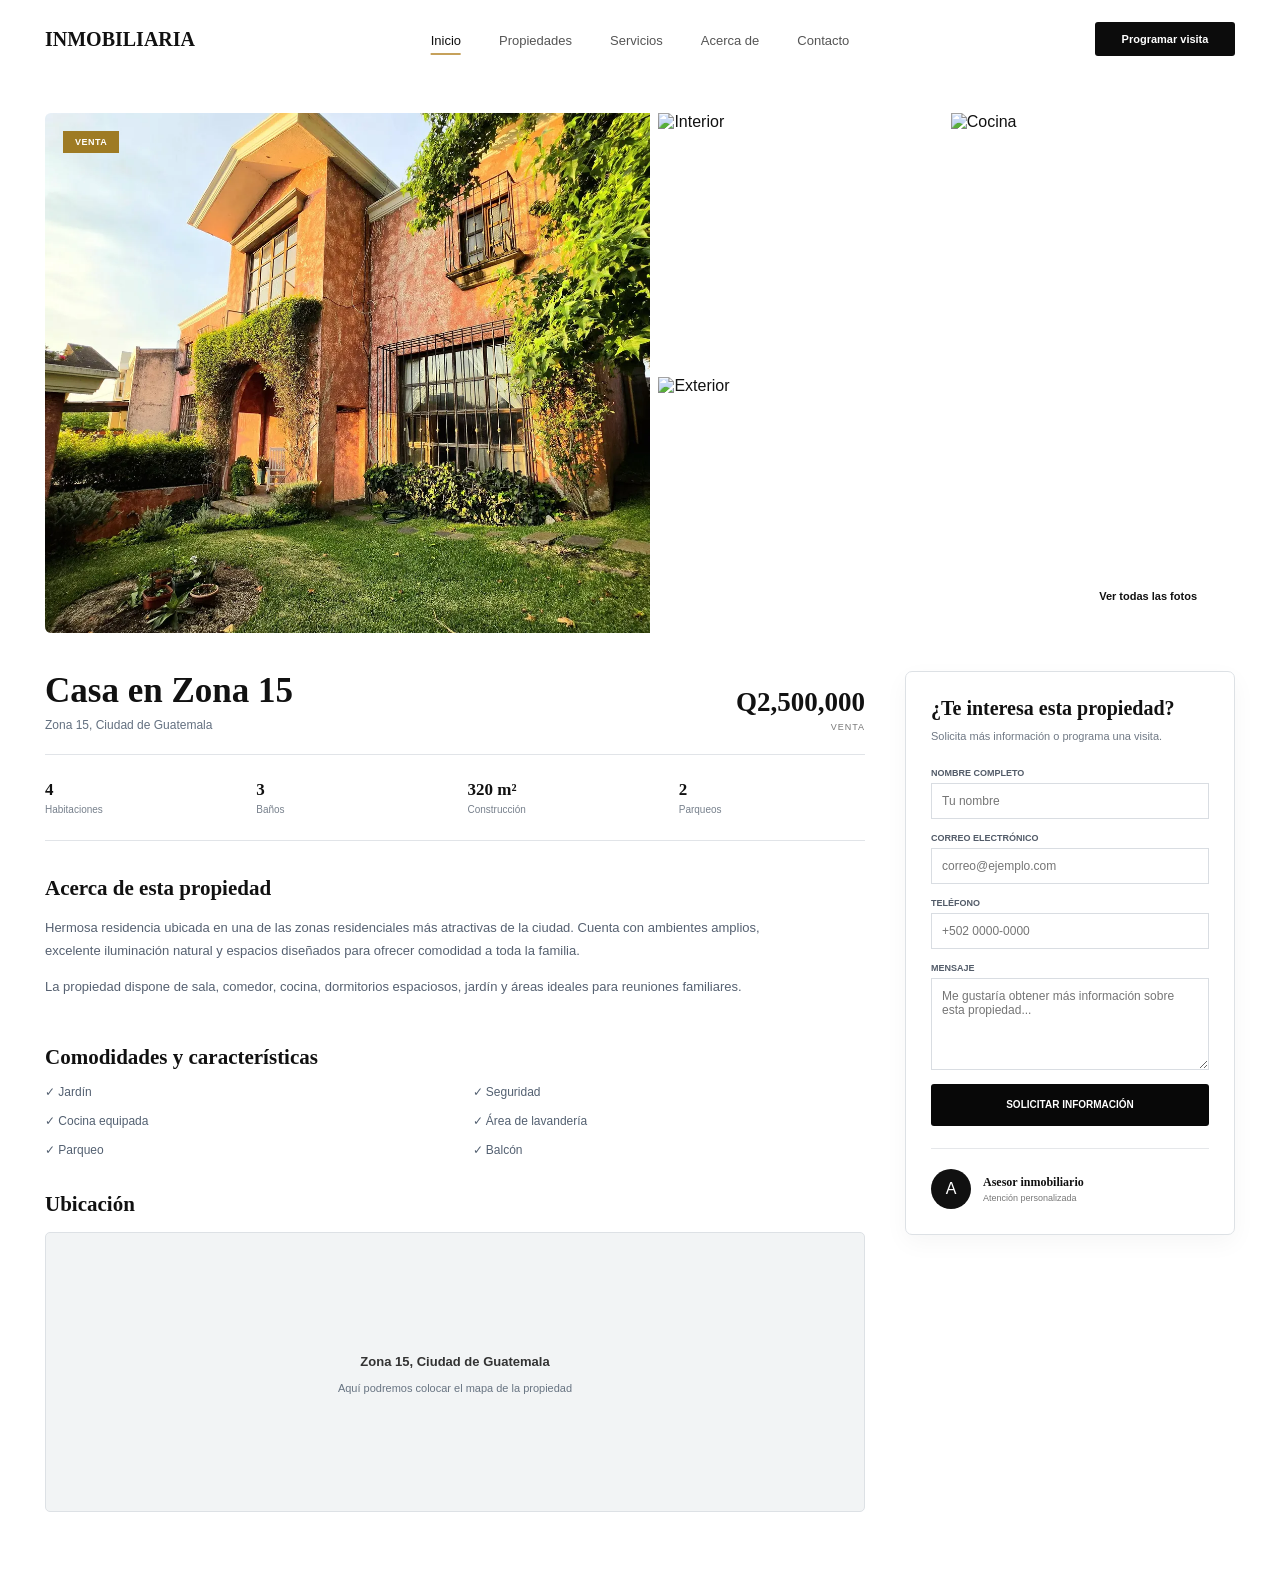
==== prueba/propiedad.html @ 60855112 "Actualizo estilos e imagenes" ====
<!DOCTYPE html>
<html lang="es">

<head>
    <meta charset="UTF-8">
    <meta name="viewport" content="width=device-width, initial-scale=1.0">

    <title>Detalle de propiedad</title>

    <link rel="stylesheet" href="style.css">
</head>

<body>

    <!-- MISMO HEADER -->
    <header>
        <h1>Inmobiliaria</h1>

        <nav>
            <a href="index.html">Inicio</a>
            <a href="propiedades.html">Propiedades</a>
            <a href="index.html#servicios">Servicios</a>
            <a href="index.html#acerca">Acerca de</a>
            <a href="index.html#contacto">Contacto</a>
        </nav>

        <div>
            <a href="#contactarPropiedad">
                Programar visita
            </a>
        </div>
    </header>


    <main class="detalle-propiedad">

        <!-- =========================
             GALERÍA
        ========================== -->

        <section class="galeria-propiedad">

            <div class="galeria-principal">

                <span class="detalle-etiqueta">
                    VENTA
                </span>

                <img
                    src="./casa1.webp"
                    alt="Propiedad"
                    id="imagenPrincipal"
                >

            </div>


            <div class="galeria-secundaria">

                <img
                    src="./img/casa1-interior.jpg"
                    alt="Interior"
                >

                <img
                    src="./img/casa1-cocina.jpg"
                    alt="Cocina"
                >

                <div class="galeria-final">

                    <img
                        src="./img/casa1-patio.jpg"
                        alt="Exterior"
                    >

                    <button id="verFotos">
                        Ver todas las fotos
                    </button>

                </div>

            </div>

        </section>


        <!-- =========================
             CONTENIDO
        ========================== -->

        <div class="detalle-layout">


            <!-- COLUMNA IZQUIERDA -->

            <div class="detalle-contenido">

                <section class="detalle-encabezado">

                    <div>

                        <h1 id="detalleTitulo">
                            Casa en Zona 15
                        </h1>

                        <p id="detalleUbicacion">
                            Zona 15, Ciudad de Guatemala
                        </p>

                    </div>


                    <div class="detalle-precio">

                        <h2 id="detallePrecio">
                            Q2,500,000
                        </h2>

                        <span>VENTA</span>

                    </div>

                </section>


                <!-- DATOS -->

                <section class="detalle-datos">

                    <div>
                        <strong>4</strong>
                        <span>Habitaciones</span>
                    </div>

                    <div>
                        <strong>3</strong>
                        <span>Baños</span>
                    </div>

                    <div>
                        <strong>320 m²</strong>
                        <span>Construcción</span>
                    </div>

                    <div>
                        <strong>2</strong>
                        <span>Parqueos</span>
                    </div>

                </section>


                <!-- DESCRIPCIÓN -->

                <section class="detalle-seccion">

                    <h2>Acerca de esta propiedad</h2>

                    <p>
                        Hermosa residencia ubicada en una de las zonas
                        residenciales más atractivas de la ciudad.
                        Cuenta con ambientes amplios, excelente iluminación
                        natural y espacios diseñados para ofrecer comodidad
                        a toda la familia.
                    </p>

                    <p>
                        La propiedad dispone de sala, comedor, cocina,
                        dormitorios espaciosos, jardín y áreas ideales
                        para reuniones familiares.
                    </p>

                </section>


                <!-- CARACTERÍSTICAS -->

                <section class="detalle-seccion">

                    <h2>Comodidades y características</h2>

                    <div class="caracteristicas-grid">

                        <span>✓ Jardín</span>
                        <span>✓ Seguridad</span>

                        <span>✓ Cocina equipada</span>
                        <span>✓ Área de lavandería</span>

                        <span>✓ Parqueo</span>
                        <span>✓ Balcón</span>

                    </div>

                </section>


                <!-- UBICACIÓN -->

                <section class="detalle-seccion">

                    <h2>Ubicación</h2>

                    <div class="mapa-propiedad">

                        <p>
                            Zona 15, Ciudad de Guatemala
                        </p>

                        <span>
                            Aquí podremos colocar el mapa de la propiedad
                        </span>

                    </div>

                </section>

            </div>



            <!-- =========================
                 FORMULARIO DERECHA
            ========================== -->

            <aside
                class="contacto-propiedad"
                id="contactarPropiedad"
            >

                <h2>
                    ¿Te interesa esta propiedad?
                </h2>

                <p>
                    Solicita más información o programa una visita.
                </p>


                <form id="formPropiedad">

                    <label for="nombrePropiedad">
                        Nombre completo
                    </label>

                    <input
                        type="text"
                        id="nombrePropiedad"
                        placeholder="Tu nombre"
                        required
                    >


                    <label for="correoPropiedad">
                        Correo electrónico
                    </label>

                    <input
                        type="email"
                        id="correoPropiedad"
                        placeholder="correo@ejemplo.com"
                    >


                    <label for="telefonoPropiedad">
                        Teléfono
                    </label>

                    <input
                        type="tel"
                        id="telefonoPropiedad"
                        placeholder="+502 0000-0000"
                        required
                    >


                    <label for="mensajePropiedad">
                        Mensaje
                    </label>

                    <textarea
                        id="mensajePropiedad"
                        rows="5"
                        placeholder="Me gustaría obtener más información sobre esta propiedad..."
                    ></textarea>


                    <button type="submit">
                        Solicitar información
                    </button>

                </form>


                <div class="asesor-propiedad">

                    <div class="asesor-avatar">
                        A
                    </div>

                    <div>
                        <strong>Asesor inmobiliario</strong>
                        <span>Atención personalizada</span>
                    </div>

                </div>

            </aside>

        </div>

    </main>


    <script src="script.js"></script>

</body>

</html>
---- prueba/style.css ----
/* ==============================
   CONFIGURACIÓN GENERAL
================================ */

* {
    margin: 0;
    padding: 0;
    box-sizing: border-box;
}

html {
    scroll-behavior: smooth;
}

body {
    font-family: Arial, Helvetica, sans-serif;
    background: #ffffff;
    color: #111;
}


/* ==============================
   HEADER
================================ */

header {
    width: 100%;
    height: 78px;

    display: flex;
    align-items: center;
    justify-content: space-between;

    padding: 0 45px;

    background: #ffffff;

    position: relative;
    z-index: 20;
}


/* Logo / nombre inmobiliaria */

header > h1 {
    font-family: Georgia, "Times New Roman", serif;
    font-size: 20px;
    font-weight: 600;
    text-transform: uppercase;

    white-space: nowrap;
}


/* Navegación */

header nav {
    display: flex;
    align-items: center;

    gap: 38px;

    position: absolute;
    left: 50%;
    transform: translateX(-50%);
}

header nav a {
    position: relative;

    color: #555;
    text-decoration: none;

    font-size: 13px;
    font-weight: 400;

    padding: 30px 0 27px;

    transition: color 0.25s ease;
}

header nav a:hover {
    color: #000;
}


/* Línea debajo de Inicio */

header nav a:first-child {
    color: #111;
}

header nav a:first-child::after {
    content: "";

    position: absolute;

    left: 0;
    bottom: 20px;

    width: 100%;
    height: 2px;

    background: #c6a15b;
}


/* Botón programar visita */

header > div > a {
    display: inline-flex;

    align-items: center;
    justify-content: center;

    min-width: 140px;
    height: 34px;

    padding: 0 20px;

    border-radius: 3px;

    background: #0c0c0c;
    color: #ffffff;

    text-decoration: none;

    font-size: 11px;
    font-weight: 600;

    transition:
        background 0.25s ease,
        transform 0.25s ease;
}

header > div > a:hover {
    background: #292929;
    transform: translateY(-1px);
}


/* ==============================
   HERO
================================ */

main {
    width: 100%;
}

.hero {
    position: relative;

    width: 100%;
    min-height: 620px;

    display: flex;
    flex-direction: column;
    align-items: center;
    justify-content: center;

    padding: 40px 20px 80px;

    overflow: hidden;

    isolation: isolate;
}


/* Imagen principal */

.hero > img {
    position: absolute;

    top: 0;
    left: 0;

    width: 100%;
    height: 100%;

    object-fit: cover;

    z-index: -3;
}


/* Oscurecimiento de la imagen */

.hero::before {
    content: "";

    position: absolute;
    inset: 0;

    background:
        linear-gradient(
            rgba(4, 25, 44, 0.47),
            rgba(1, 13, 25, 0.48)
        );

    z-index: -2;
}


/* ==============================
   TEXTO HERO
================================ */

.hero > h1 {
    color: #ffffff;

    font-family: Georgia, "Times New Roman", serif;

    font-size: clamp(34px, 4vw, 50px);
    line-height: 1.1;

    text-align: center;

    margin-bottom: 18px;

    text-shadow: 0 2px 4px rgba(0, 0, 0, 0.35);

    max-width: 850px;
}


.hero > p {
    color: #ffffff;

    font-size: 15px;
    line-height: 1.6;

    text-align: center;

    max-width: 570px;

    margin-bottom: 65px;

    text-shadow: 0 1px 3px rgba(0, 0, 0, 0.45);
}


/* ==============================
   BUSCADOR
================================ */

.buscador-propiedades {
    width: min(930px, 92%);

    min-height: 78px;

    display: flex;
    align-items: stretch;

    background: #ffffff;

    border-radius: 8px;

    padding: 8px;

    box-shadow:
        0 12px 35px rgba(0, 0, 0, 0.20);
}


/* Cada zona del buscador */

.campo-busqueda {
    position: relative;

    display: flex;
    flex-direction: column;
    justify-content: center;

    padding: 0 22px;

    min-width: 0;
}


/* Separadores */

.campo-busqueda:not(:last-of-type)::after {
    content: "";

    position: absolute;

    right: 0;
    top: 20%;

    width: 1px;
    height: 60%;

    background: #e5e5e5;
}


/* ==============================
   COMPRAR / RENTAR
================================ */

.operacion {
    width: 180px;

    flex-direction: row;

    align-items: center;

    gap: 4px;

    padding: 0 8px;
}


.opcion-operacion {
    position: relative;

    width: 50%;
    height: 52px;

    border: none;

    background: transparent;

    color: #777;

    text-transform: uppercase;

    font-size: 11px;
    font-weight: 600;

    cursor: pointer;

    transition: color 0.2s ease;
}


.opcion-operacion:hover {
    color: #000;
}


.opcion-operacion.activa {
    color: #000;
}


/* Línea debajo de opción activa */

.opcion-operacion.activa::after {
    content: "";

    position: absolute;

    bottom: 4px;

    left: 50%;
    transform: translateX(-50%);

    width: 38px;
    height: 2px;

    background: #111;
}


/* ==============================
   LABELS
================================ */

.campo-busqueda label {
    display: block;

    margin-bottom: 5px;

    color: #999;

    font-size: 10px;
    text-transform: uppercase;

    letter-spacing: 0.4px;
}


/* ==============================
   SELECTS
================================ */

.campo-busqueda select {
    width: 100%;

    min-width: 180px;

    height: 38px;

    border: none;
    outline: none;

    background: transparent;

    color: #555;

    font-size: 13px;

    cursor: pointer;

    padding-right: 25px;
}


/* Ubicación */

.campo-busqueda:nth-child(2) {
    flex: 1.3;
}


/* Tipo propiedad */

.campo-busqueda:nth-child(3) {
    flex: 1;
}


/* ==============================
   BOTÓN BUSCAR
================================ */

#BuscarPropiedades {
    align-self: center;

    /* Tamaño */
    width: 140px;
    height: 55px;

    /* Posición dentro del buscador */
    margin-left: 10px;
    margin-right: 0;

    /* Espacio interno */
    padding: 0 22px;

    /* Diseño */
    border: none;
    border-radius: 4px;

    background: #050505;
    color: #ffffff;

    /* Texto */
    font-size: 11px;
    font-weight: 700;
    text-transform: uppercase;

    /* Alinear texto + SVG */
    display: flex;
    align-items: center;
    justify-content: center;
    gap: 8px;

    cursor: pointer;

    transition:
        background 0.25s ease,
        transform 0.2s ease;
}


/* ==============================
   SVG DE LA LUPA
================================ */

#BuscarPropiedades svg {
    width: 17px;
    height: 17px;

    /* Pone la lupa ANTES del texto */
    order: -1;

    /* Evita que se deforme */
    flex-shrink: 0;

    /* El SVG usa currentColor,
       así que hereda el blanco del botón */
    color: #ffffff;
}


/* ==============================
   HOVER
================================ */

#BuscarPropiedades:hover {
    background: #222;
    transform: translateY(-1px);
}


/* ==============================
   FOOTER
================================ */

footer {
    min-height: 100px;
}


/* ==============================
   TABLET
================================ */

@media (max-width: 900px) {

    header {
        padding: 0 25px;
    }

    header nav {
        gap: 20px;
    }

    header nav a {
        font-size: 11px;
    }

    .buscador-propiedades {
        width: 95%;
    }

    .campo-busqueda {
        padding: 0 12px;
    }

    .campo-busqueda select {
        min-width: 130px;
    }
}


/* ==============================
   MÓVIL
================================ */

@media (max-width: 700px) {

    header {
        height: auto;

        padding: 18px 20px;

        flex-wrap: wrap;

        gap: 15px;
    }


    header nav {
        position: static;

        transform: none;

        order: 3;

        width: 100%;

        justify-content: center;

        flex-wrap: wrap;

        gap: 15px;
    }


    header nav a {
        padding: 5px;
    }


    header nav a:first-child::after {
        bottom: 0;
    }


    header > div > a {
        min-width: auto;
        padding: 0 14px;
    }


    .hero {
        min-height: 720px;

        justify-content: center;

        padding: 70px 20px;
    }


    .hero > h1 {
        font-size: 36px;
    }


    .hero > p {
        margin-bottom: 35px;
    }


    .buscador-propiedades {
        flex-direction: column;

        padding: 12px;

        gap: 5px;

        max-width: 450px;
    }


    .campo-busqueda {
        width: 100%;

        min-height: 65px;

        padding: 10px 14px;

        border-bottom: 1px solid #eeeeee;
    }


    .campo-busqueda::after {
        display: none;
    }


    .operacion {
        width: 100%;

        min-height: 55px;

        padding: 0;
    }


    .campo-busqueda select {
        width: 100%;

        min-width: 0;

        font-size: 16px;
    }


    #BuscarPropiedades {
        width: 100%;

        margin: 8px 0 0;

        height: 55px;
    }
}




/* ==============================
   PROPIEDADES DESTACADAS
================================ */

.propiedades-destacadas {
    width: 100%;

    padding: 65px 4% 70px;

    /* Fondo casi blanco como la referencia */
    background: #f8f9fa;

    color: #111;
}


/* ==============================
   ENCABEZADO
================================ */

.propiedades-header {
    width: 100%;
    max-width: 1200px;

    margin: 0 auto 32px;

    display: flex;
    align-items: flex-end;
    justify-content: space-between;

    gap: 20px;
}


/* TÍTULO */

.propiedades-header h2 {
    margin: 0 0 7px;

    font-family: Georgia, "Times New Roman", serif;

    font-size: 28px;
    line-height: 1;

    font-weight: 700;

    color: #0c0c0c;
}


/* SUBTÍTULO */

.propiedades-header p {
    margin: 0;

    font-family: Arial, Helvetica, sans-serif;

    font-size: 12px;
    line-height: 1.4;

    color: #59616b;
}


/* VER TODAS */

.ver-todas {
    margin-bottom: 1px;

    display: inline-flex;
    align-items: center;

    text-decoration: none;

    color: #8b6a18;

    font-family: Arial, Helvetica, sans-serif;

    font-size: 10px;
    font-weight: 600;

    text-transform: uppercase;

    letter-spacing: 0.4px;

    white-space: nowrap;
}

.ver-todas:hover {
    color: #111;
}


/* ==============================
   GRID
================================ */

.propiedades-grid {
    width: 100%;
    max-width: 1200px;

    margin: 0 auto;

    display: grid;

    grid-template-columns: repeat(3, 1fr);

    gap: 24px;
}


/* ==============================
   TARJETAS
================================ */

.propiedad-card {
    background: #ffffff;

    border: 1px solid #e8ebee;

    border-radius: 5px;

    overflow: hidden;

    transition:
        transform 0.25s ease,
        box-shadow 0.25s ease;
}


.propiedad-card:hover {
    transform: translateY(-4px);

    box-shadow:
        0 10px 25px rgba(0, 0, 0, 0.08);
}


/* ==============================
   IMAGEN
================================ */

.propiedad-imagen {
    position: relative;

    width: 100%;

    height: 235px;

    overflow: hidden;
}


.propiedad-imagen img {
    display: block;

    width: 100%;
    height: 100%;

    object-fit: cover;

    transition: transform 0.4s ease;
}


.propiedad-card:hover .propiedad-imagen img {
    transform: scale(1.035);
}


/* ==============================
   ETIQUETA
================================ */

.propiedad-imagen span {
    position: absolute;

    top: 12px;
    left: 12px;

    z-index: 2;

    padding: 5px 10px;

    border-radius: 1px;

    background: #050505;

    color: #ffffff;

    font-size: 8px;
    font-weight: 700;

    letter-spacing: 0.4px;

    text-transform: uppercase;
}


/* ==============================
   INFORMACIÓN DE TARJETA
================================ */

.propiedad-info {
    padding: 17px 18px 16px;
}


/* PRECIO */

.propiedad-info h3 {
    margin: 0 0 7px;

    font-family: Georgia, "Times New Roman", serif;

    font-size: 21px;

    line-height: 1.1;

    font-weight: 700;

    color: #111111;
}


/* UBICACIÓN */

.propiedad-ubicacion {
    margin: 0 0 14px;

    font-family: Arial, Helvetica, sans-serif;

    font-size: 11px;

    color: #536477;
}


/* ==============================
   DATOS INFERIORES
================================ */

.propiedad-datos {
    display: flex;
    align-items: center;
    gap: 12px;

    padding-top: 13px;
    border-top: 1px solid #e6e8eb;
}

.propiedad-datos span {
    display: flex;
    align-items: center;
    gap: 5px;

    font-family: Arial, Helvetica, sans-serif;
    font-size: 15px;
    color: #313b46;
}



.propiedad-info {
    text-align: center;
}

.propiedad-info h3 {
    text-align: center;
}

.propiedad-ubicacion {
    text-align: center;
}

.propiedad-datos {
    justify-content: center;
}


/* ==============================
   TABLET
================================ */

@media (max-width: 900px) {

    .propiedades-grid {
        grid-template-columns: repeat(2, 1fr);
    }

}


/* ==============================
   MÓVIL
================================ */

@media (max-width: 650px) {

    .propiedades-destacadas {
        padding: 45px 20px;
    }


    .propiedades-header {
        align-items: flex-start;
    }


    .propiedades-header h2 {
        font-size: 25px;
    }


    .propiedades-grid {
        grid-template-columns: 1fr;
    }


    .propiedad-imagen {
        height: 230px;
    }

}




/* ==============================
   SECCIÓN VENTAJAS
================================ */

.ventajas {
    width: 100%;

    padding: 75px 4% 85px;

    background: #111a2d;

    color: #ffffff;
}


/* ==============================
   ENCABEZADO
================================ */

.ventajas-encabezado {
    max-width: 650px;

    margin: 0 auto 45px;

    text-align: center;
}


.ventajas-encabezado h2 {
    margin: 0 0 14px;

    font-family: Georgia, "Times New Roman", serif;

    font-size: 29px;

    line-height: 1.2;

    font-weight: 700;

    color: #ffffff;
}


.ventajas-encabezado p {
    max-width: 520px;

    margin: 0 auto;

    font-family: Arial, Helvetica, sans-serif;

    font-size: 12px;

    line-height: 1.7;

    color: #70809d;
}


/* ==============================
   CONTENEDOR TARJETAS
================================ */

.ventajas-grid {
    width: 100%;
    max-width: 1200px;

    margin: 0 auto;

    display: grid;

    grid-template-columns: repeat(3, 1fr);

    gap: 30px;
}


/* ==============================
   TARJETA
================================ */

.ventaja-card {
    min-height: 245px;

    padding: 35px 30px;

    border: 1px solid #344057;

    border-radius: 5px;

    background: transparent;

    transition:
        transform 0.25s ease,
        border-color 0.25s ease,
        background 0.25s ease;
}


.ventaja-card:hover {
    transform: translateY(-4px);

    border-color: #9d7b31;

    background: rgba(255, 255, 255, 0.015);
}


/* ==============================
   ICONO
================================ */

.ventaja-icono {
    width: 32px;
    height: 32px;

    margin-bottom: 25px;

    display: flex;
    align-items: center;
    justify-content: flex-start;

    color: #d3a73c;
}


.ventaja-icono svg {
    width: 24px;
    height: 24px;

    stroke: currentColor;

    flex-shrink: 0;
}


/* ==============================
   TÍTULO TARJETA
================================ */

.ventaja-card h3 {
    margin: 0 0 12px;

    font-family: Georgia, "Times New Roman", serif;

    font-size: 20px;

    font-weight: 700;

    color: #ffffff;
}


/* ==============================
   TEXTO TARJETA
================================ */

.ventaja-card p {
    margin: 0;

    max-width: 290px;

    font-family: Arial, Helvetica, sans-serif;

    font-size: 12px;

    line-height: 1.7;

    color: #72809a;
}


/* ==============================
   TABLET
================================ */

@media (max-width: 900px) {

    .ventajas-grid {
        grid-template-columns: repeat(2, 1fr);
    }

}


/* ==============================
   MÓVIL
================================ */

@media (max-width: 650px) {

    .ventajas {
        padding: 55px 20px 65px;
    }


    .ventajas-encabezado {
        margin-bottom: 35px;
    }


    .ventajas-encabezado h2 {
        font-size: 26px;
    }


    .ventajas-grid {
        grid-template-columns: 1fr;

        gap: 18px;
    }


    .ventaja-card {
        min-height: auto;

        padding: 30px 25px;
    }

}





/* ==============================
   PÁGINA PROPIEDADES
================================ */

.pagina-propiedades {
    background: #f8f9fa;

    min-height: 100vh;

    padding: 45px 4% 80px;
}


.catalogo-propiedades {
    width: 100%;

    max-width: 1250px;

    margin: 0 auto;

    display: grid;

    grid-template-columns: 250px 1fr;

    gap: 30px;
}


/* ==============================
   FILTROS
================================ */

.filtros {
    padding-right: 25px;

    border-right: 1px solid #e1e4e8;
}


.filtros h2 {
    font-family: Georgia, "Times New Roman", serif;

    font-size: 22px;

    margin-bottom: 25px;

    padding-bottom: 15px;

    border-bottom: 1px solid #dfe2e6;

    color: #111;
}


.filtro-grupo {
    margin-bottom: 28px;
}


.filtro-grupo h3 {
    margin-bottom: 12px;

    font-family: Arial, Helvetica, sans-serif;

    font-size: 12px;
    font-weight: 700;

    color: #111;
}


/* CHECKBOX */

.filtro-grupo label {
    display: flex;

    align-items: center;

    gap: 8px;

    margin-bottom: 9px;

    font-family: Arial, Helvetica, sans-serif;

    font-size: 12px;

    color: #4d5560;

    cursor: pointer;
}


.filtro-grupo input[type="checkbox"] {
    width: 14px;
    height: 14px;
}


/* ==============================
   PRECIO
================================ */

.precio-rango {
    display: flex;

    align-items: center;

    gap: 7px;
}


.precio-rango input {
    width: 100%;

    min-width: 0;

    height: 33px;

    padding: 0 8px;

    border: 1px solid #aeb4bd;

    background: #fff;

    outline: none;

    font-size: 11px;
}


/* ==============================
   HABITACIONES / BAÑOS
================================ */

.beds-baths {
    display: grid;

    grid-template-columns: 1fr 1fr;

    gap: 7px;
}


.beds-baths select {
    width: 100%;

    height: 33px;

    border: 1px solid #aeb4bd;

    background: #fff;

    padding: 0 6px;

    font-size: 10px;

    outline: none;
}


/* ==============================
   BOTÓN FILTROS
================================ */

#aplicarFiltros {
    width: 100%;

    height: 38px;

    border: 1px solid #111;

    background: transparent;

    color: #111;

    font-size: 10px;

    font-weight: 700;

    text-transform: uppercase;

    letter-spacing: .4px;

    cursor: pointer;

    transition: 0.2s ease;
}


#aplicarFiltros:hover {
    background: #111;

    color: #fff;
}


/* ==============================
   LISTADO
================================ */

.listado-propiedades {
    min-width: 0;
}


.listado-header {
    display: flex;

    align-items: flex-start;

    justify-content: space-between;

    gap: 20px;

    margin-bottom: 30px;

    padding-bottom: 15px;

    border-bottom: 1px solid #dfe2e6;
}


.listado-header h1 {
    margin: 0 0 5px;

    font-family: Georgia, "Times New Roman", serif;

    font-size: 27px;

    color: #111;
}


#cantidadResultados {
    margin: 0;

    font-size: 11px;

    color: #777;
}


/* ==============================
   ORDEN
================================ */

.ordenar {
    display: flex;

    align-items: center;

    gap: 8px;
}


.ordenar label {
    font-size: 10px;

    color: #68707b;
}


.ordenar select {
    border: none;

    background: transparent;

    outline: none;

    font-size: 10px;

    font-weight: 600;

    cursor: pointer;
}


/* ==============================
   GRID
================================ */

.propiedades-catalogo-grid {
    display: grid;

    grid-template-columns: repeat(2, minmax(0, 1fr));

    gap: 22px;
}


/* ==============================
   TARJETA
================================ */

.catalogo-card {
    background: #ffffff;

    border: 1px solid #edf0f2;

    border-radius: 5px;

    overflow: hidden;

    transition:
        transform .25s ease,
        box-shadow .25s ease;
}


.catalogo-card:hover {
    transform: translateY(-3px);

    box-shadow:
        0 10px 25px rgba(0, 0, 0, .07);
}


/* IMAGEN */

.catalogo-imagen {
    position: relative;

    width: 100%;

    height: 230px;

    overflow: hidden;
}


.catalogo-imagen img {
    width: 100%;
    height: 100%;

    object-fit: cover;

    display: block;

    transition: transform .35s ease;
}


.catalogo-card:hover .catalogo-imagen img {
    transform: scale(1.03);
}


/* VENTA / RENTA */

.catalogo-etiqueta {
    position: absolute;

    top: 12px;
    left: 12px;

    z-index: 2;

    padding: 5px 10px;

    background: #080808;

    color: #fff;

    font-size: 8px;

    font-weight: 700;

    text-transform: uppercase;

    letter-spacing: .5px;
}


/* ==============================
   INFO
================================ */

.catalogo-info {
    padding: 18px;
}


.catalogo-info h3 {
    margin: 0 0 7px;

    font-family: Georgia, "Times New Roman", serif;

    font-size: 22px;

    color: #111;
}


.catalogo-ubicacion {
    margin: 0 0 15px;

    font-size: 11px;

    color: #657080;
}


/* ==============================
   DATOS INFERIORES
================================ */

.catalogo-datos {
    display: flex;

    align-items: center;

    gap: 20px;

    padding-top: 14px;

    border-top: 1px solid #e6e8eb;
}


.catalogo-datos span {
    display: flex;

    align-items: center;

    gap: 5px;

    font-size: 11px;

    color: #37404b;
}


.catalogo-datos svg {
    width: 15px;
    height: 15px;
}


/* ==============================
   PAGINACIÓN
================================ */

.paginacion {
    margin-top: 45px;

    display: flex;

    justify-content: center;

    align-items: center;

    gap: 7px;
}


.paginacion button {
    min-width: 36px;

    height: 36px;

    padding: 0 10px;

    border: 1px solid #d9dde2;

    background: #ffffff;

    color: #111;

    font-size: 12px;

    cursor: pointer;

    transition: .2s ease;
}


.paginacion button:hover {
    background: #111;

    color: #ffffff;

    border-color: #111;
}


.paginacion button.activa {
    background: #111;

    color: #ffffff;

    border-color: #111;
}


.paginacion button:disabled {
    opacity: .35;

    cursor: default;
}


/* ==============================
   TABLET
================================ */

@media (max-width: 900px) {

    .catalogo-propiedades {
        grid-template-columns: 200px 1fr;
    }

}


/* ==============================
   MÓVIL
================================ */

@media (max-width: 700px) {

    .pagina-propiedades {
        padding: 30px 20px 60px;
    }


    .catalogo-propiedades {
        grid-template-columns: 1fr;
    }


    .filtros {
        padding-right: 0;

        border-right: none;

        border-bottom: 1px solid #ddd;

        padding-bottom: 30px;
    }


    .propiedades-catalogo-grid {
        grid-template-columns: 1fr;
    }


    .listado-header {
        flex-direction: column;
    }

}






/* ===================================
   DETALLE DE PROPIEDAD
=================================== */

.detalle-propiedad {
    width: 100%;
    max-width: 1250px;

    margin: 0 auto;

    padding: 35px 30px 80px;
}


/* ===================================
   GALERÍA
=================================== */

.galeria-propiedad {
    width: 100%;

    display: grid;

    grid-template-columns: 1.05fr 1fr;

    gap: 8px;

    margin-bottom: 38px;
}


/* FOTO GRANDE */

.galeria-principal {
    position: relative;

    height: 520px;

    overflow: hidden;

    border-radius: 6px 0 0 6px;
}


.galeria-principal img {
    width: 100%;
    height: 100%;

    object-fit: cover;

    display: block;
}


/* VENTA */

.detalle-etiqueta {
    position: absolute;

    top: 18px;
    left: 18px;

    z-index: 2;

    background: #9e7b24;

    color: #ffffff;

    padding: 6px 12px;

    font-size: 9px;

    font-weight: bold;

    letter-spacing: .5px;
}


/* DERECHA */

.galeria-secundaria {
    display: grid;

    grid-template-columns: 1fr 1fr;

    grid-template-rows: 1fr 1fr;

    gap: 8px;

    height: 520px;
}


.galeria-secundaria > img {
    width: 100%;
    height: 100%;

    object-fit: cover;
}


.galeria-final {
    grid-column: 1 / 3;

    position: relative;

    overflow: hidden;

    border-radius: 0 0 6px 0;
}


.galeria-final img {
    width: 100%;
    height: 100%;

    object-fit: cover;
}


/* BOTÓN FOTOS */

#verFotos {
    position: absolute;

    right: 20px;
    bottom: 20px;

    padding: 11px 18px;

    border: none;

    border-radius: 5px;

    background: #ffffff;

    color: #111;

    font-size: 11px;

    font-weight: 600;

    cursor: pointer;
}



/* ===================================
   COLUMNAS
=================================== */

.detalle-layout {
    display: grid;

    grid-template-columns: minmax(0, 1fr) 330px;

    gap: 40px;

    align-items: start;
}



/* ===================================
   ENCABEZADO
=================================== */

.detalle-encabezado {
    display: flex;

    justify-content: space-between;

    align-items: flex-end;

    gap: 30px;

    padding-bottom: 22px;

    border-bottom: 1px solid #e1e4e8;
}


.detalle-encabezado h1 {
    margin: 0 0 7px;

    font-family: Georgia, "Times New Roman", serif;

    font-size: 35px;

    color: #111;
}


.detalle-encabezado p {
    margin: 0;

    font-size: 12px;

    color: #637080;
}


.detalle-precio {
    text-align: right;

    white-space: nowrap;
}


.detalle-precio h2 {
    margin: 0;

    font-family: Georgia, "Times New Roman", serif;

    font-size: 27px;

    color: #111;
}


.detalle-precio span {
    display: block;

    margin-top: 4px;

    font-size: 9px;

    letter-spacing: 1px;

    color: #777;
}



/* ===================================
   DATOS
=================================== */

.detalle-datos {
    display: grid;

    grid-template-columns: repeat(4, 1fr);

    gap: 25px;

    padding: 25px 0;

    border-bottom: 1px solid #e1e4e8;
}


.detalle-datos div {
    display: flex;

    flex-direction: column;

    gap: 4px;
}


.detalle-datos strong {
    font-family: Georgia, "Times New Roman", serif;

    font-size: 17px;

    color: #111;
}


.detalle-datos span {
    font-size: 10px;

    color: #77808c;
}



/* ===================================
   SECCIONES
=================================== */

.detalle-seccion {
    padding-top: 35px;
}


.detalle-seccion h2 {
    margin-bottom: 15px;

    font-family: Georgia, "Times New Roman", serif;

    font-size: 21px;

    color: #111;
}


.detalle-seccion p {
    margin-bottom: 12px;

    max-width: 760px;

    font-size: 13px;

    line-height: 1.8;

    color: #566171;
}



/* ===================================
   CARACTERÍSTICAS
=================================== */

.caracteristicas-grid {
    display: grid;

    grid-template-columns: repeat(2, 1fr);

    gap: 15px 35px;
}


.caracteristicas-grid span {
    font-size: 12px;

    color: #536071;
}



/* ===================================
   MAPA
=================================== */

.mapa-propiedad {
    width: 100%;

    min-height: 280px;

    display: flex;

    flex-direction: column;

    align-items: center;

    justify-content: center;

    gap: 8px;

    border: 1px solid #dde1e5;

    border-radius: 5px;

    background: #f2f4f5;

    color: #687482;
}


.mapa-propiedad p {
    margin: 0;

    font-weight: 600;

    color: #333;
}


.mapa-propiedad span {
    font-size: 11px;
}



/* ===================================
   FORMULARIO
=================================== */

.contacto-propiedad {
    position: sticky;

    top: 25px;

    padding: 25px;

    border: 1px solid #dde1e5;

    border-radius: 7px;

    background: #ffffff;

    box-shadow:
        0 8px 25px rgba(0,0,0,.04);
}


.contacto-propiedad h2 {
    margin: 0 0 8px;

    font-family: Georgia, "Times New Roman", serif;

    font-size: 20px;

    color: #111;
}


.contacto-propiedad > p {
    margin: 0 0 22px;

    font-size: 11px;

    line-height: 1.6;

    color: #707985;
}


.contacto-propiedad form {
    display: flex;

    flex-direction: column;
}


.contacto-propiedad label {
    margin-bottom: 5px;

    font-size: 9px;

    font-weight: 700;

    text-transform: uppercase;

    color: #525b68;
}


.contacto-propiedad input,
.contacto-propiedad textarea {
    width: 100%;

    margin-bottom: 14px;

    padding: 10px;

    border: 1px solid #d9dde2;

    outline: none;

    font-family: Arial, Helvetica, sans-serif;

    font-size: 12px;

    resize: vertical;
}


.contacto-propiedad input:focus,
.contacto-propiedad textarea:focus {
    border-color: #111;
}


.contacto-propiedad form button {
    height: 42px;

    border: none;

    border-radius: 3px;

    background: #080808;

    color: #ffffff;

    font-size: 10px;

    font-weight: 700;

    text-transform: uppercase;

    cursor: pointer;
}



/* ===================================
   ASESOR
=================================== */

.asesor-propiedad {
    display: flex;

    align-items: center;

    gap: 12px;

    margin-top: 22px;

    padding-top: 20px;

    border-top: 1px solid #e5e7ea;
}


.asesor-avatar {
    width: 40px;
    height: 40px;

    display: flex;

    align-items: center;
    justify-content: center;

    border-radius: 50%;

    background: #111;

    color: #fff;
}


.asesor-propiedad strong,
.asesor-propiedad span {
    display: block;
}


.asesor-propiedad strong {
    font-family: Georgia, "Times New Roman", serif;

    font-size: 12px;
}


.asesor-propiedad span {
    margin-top: 3px;

    font-size: 9px;

    color: #777;
}



/* ===================================
   TABLET
=================================== */

@media (max-width: 900px) {

    .detalle-layout {
        grid-template-columns: 1fr;
    }


    .contacto-propiedad {
        position: static;
    }

}



/* ===================================
   MÓVIL
=================================== */

@media (max-width: 650px) {

    .detalle-propiedad {
        padding: 20px 15px 60px;
    }


    .galeria-propiedad {
        grid-template-columns: 1fr;
    }


    .galeria-principal {
        height: 330px;

        border-radius: 5px;
    }


    .galeria-secundaria {
        height: auto;

        grid-template-columns: 1fr 1fr;

        grid-template-rows: 150px 190px;
    }


    .detalle-encabezado {
        flex-direction: column;

        align-items: flex-start;
    }


    .detalle-precio {
        text-align: left;
    }


    .detalle-datos {
        grid-template-columns: repeat(2, 1fr);
    }


    .caracteristicas-grid {
        grid-template-columns: 1fr;
    }

}



.catalogo-card {
    cursor: pointer;
}
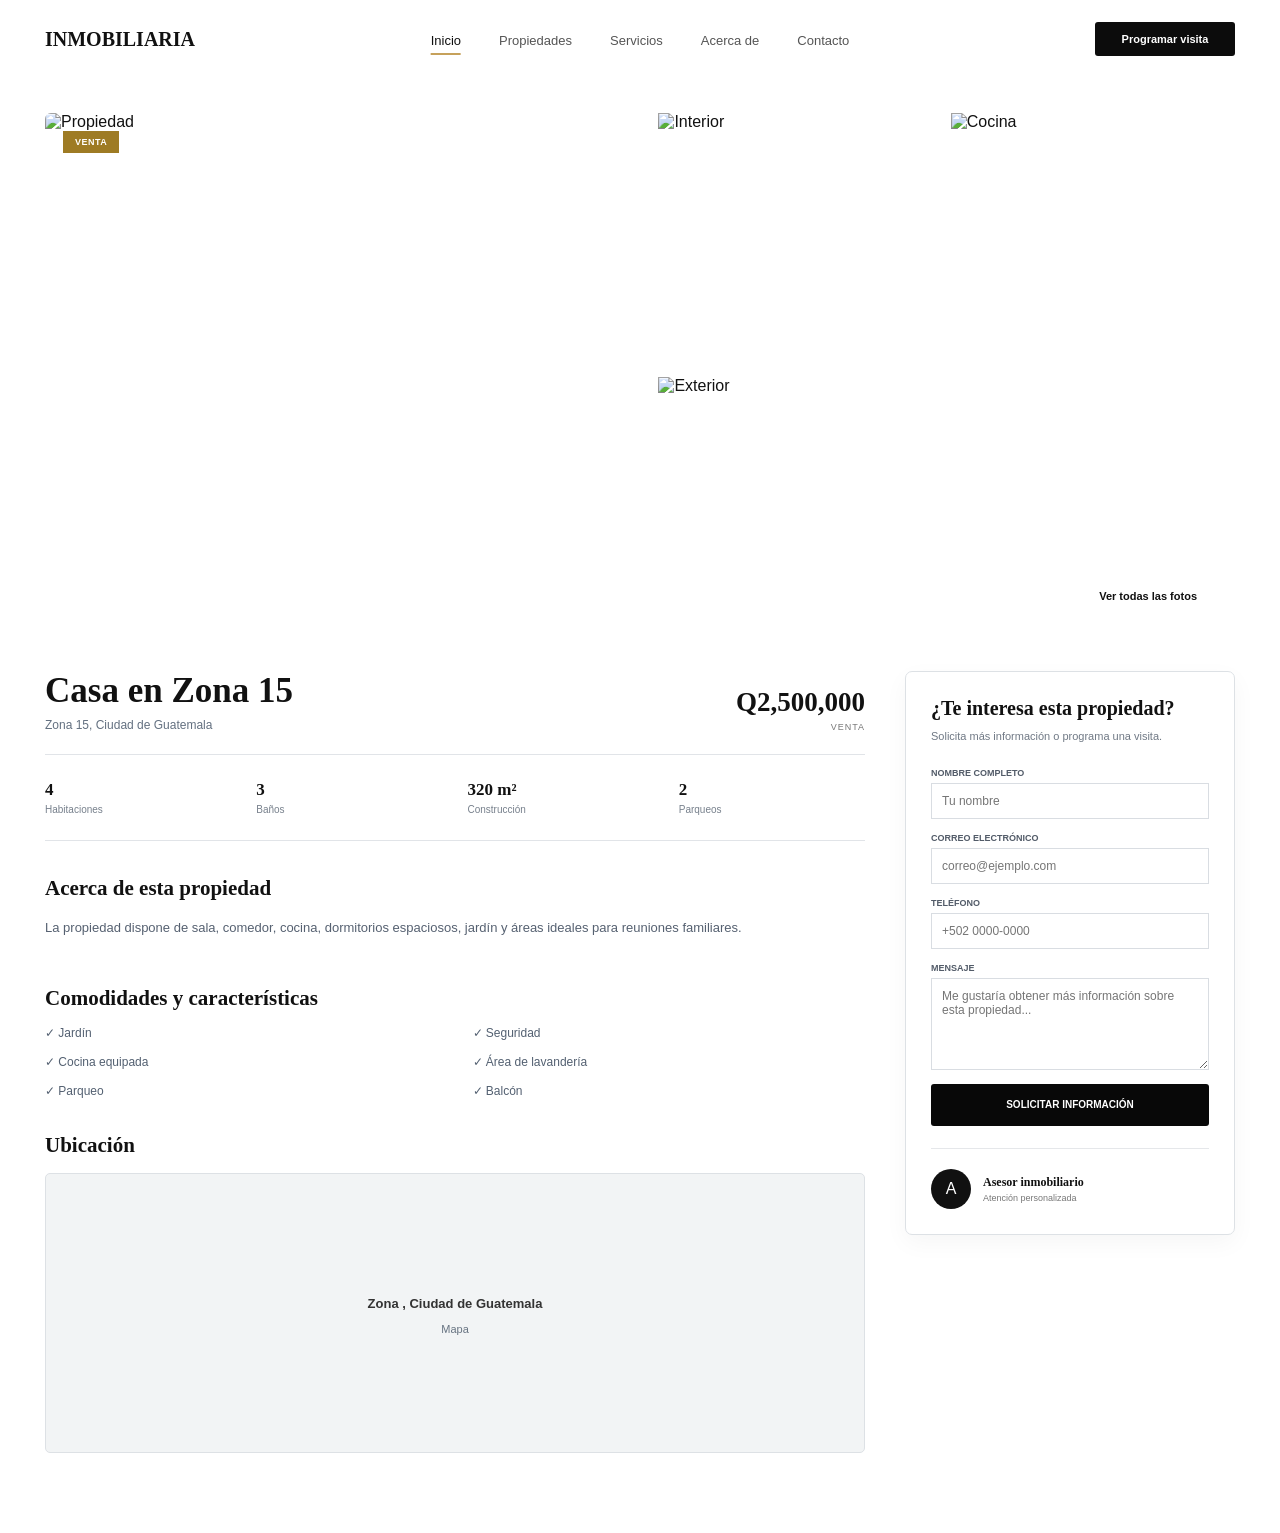
==== commit f0bdcdde: "scrolling inicial" ====
--- a/prueba/propiedad.html
+++ b/prueba/propiedad.html
@@ -47,7 +47,7 @@
                 </span>
 
                 <img
-                    src="./casa1.webp"
+                    src="./cas.webp"
                     alt="Propiedad"
                     id="imagenPrincipal"
                 >
@@ -158,11 +158,7 @@
                     <h2>Acerca de esta propiedad</h2>
 
                     <p>
-                        Hermosa residencia ubicada en una de las zonas
-                        residenciales más atractivas de la ciudad.
-                        Cuenta con ambientes amplios, excelente iluminación
-                        natural y espacios diseñados para ofrecer comodidad
-                        a toda la familia.
+                      
                     </p>
 
                     <p>
@@ -205,11 +201,11 @@
                     <div class="mapa-propiedad">
 
                         <p>
-                            Zona 15, Ciudad de Guatemala
+                            Zona , Ciudad de Guatemala
                         </p>
 
                         <span>
-                            Aquí podremos colocar el mapa de la propiedad
+                            Mapa
                         </span>
 
                     </div>
--- a/prueba/style.css
+++ b/prueba/style.css
@@ -2396,4 +2396,41 @@
 
 .catalogo-card {
     cursor: pointer;
+}
+
+
+
+
+
+/* =========================================
+   INTRO - ANIMACIÓN DE LA CASA
+========================================= */
+
+.house-animation {
+    height: 400vh;
+    position: relative;
+    background: #000;
+}
+
+#houseCanvas {
+    position: sticky;
+    top: 0;
+    left: 0;
+
+    width: 100%;
+    height: 100vh;
+
+    display: block;
+}
+
+
+/* =========================================
+   CONTENIDO DE LA PÁGINA
+========================================= */
+
+header,
+main,
+footer {
+    position: relative;
+    z-index: 2;
 }
